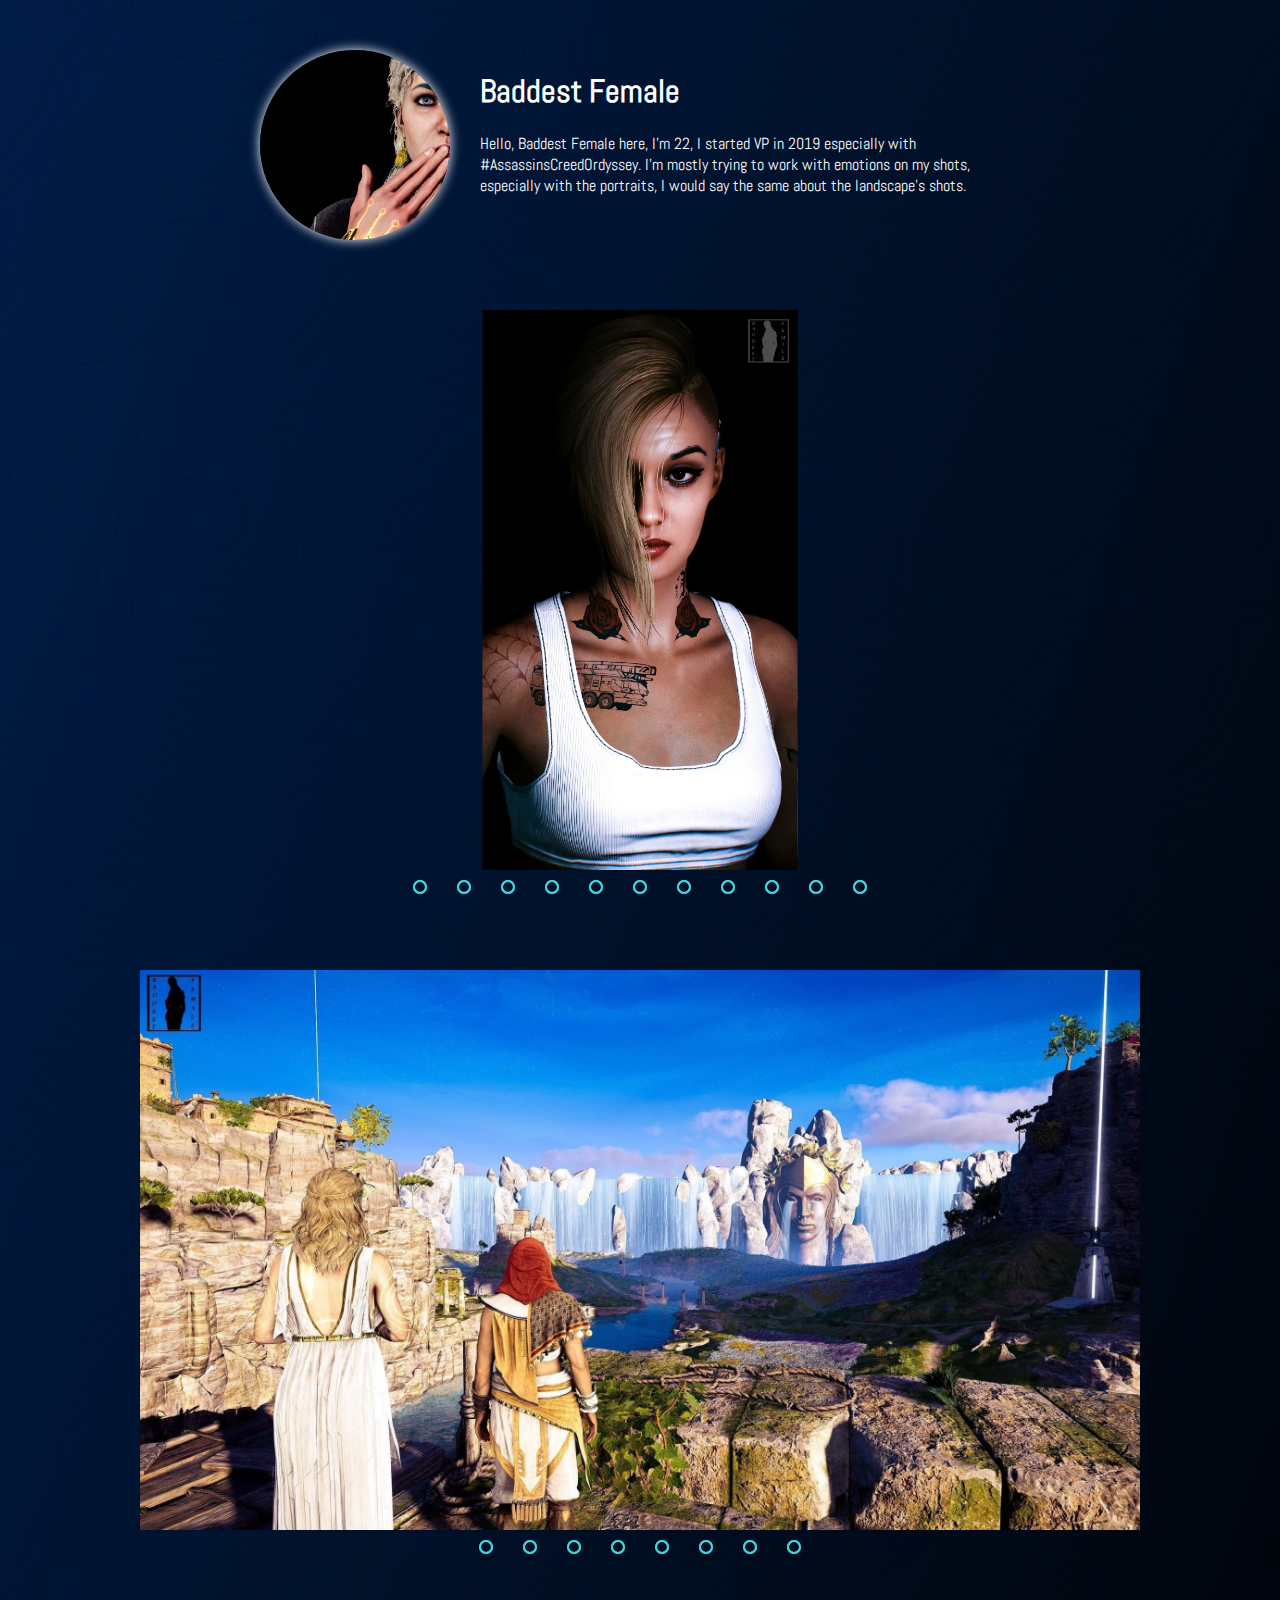
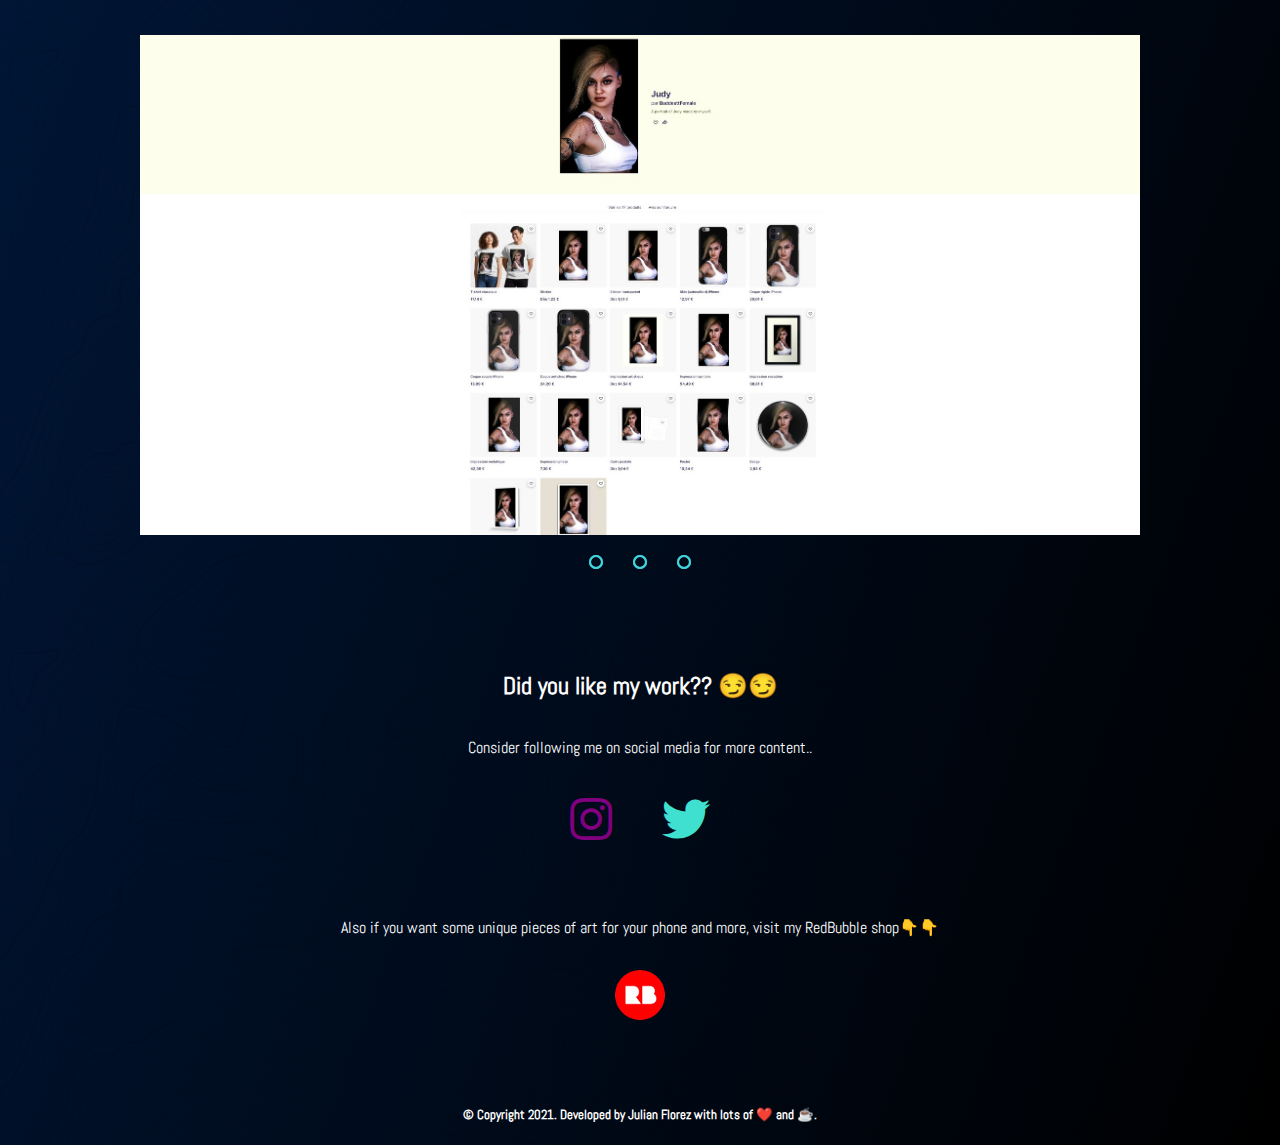
==== baddest.html @ 73b42277 "Update baddest.html" ====
<!DOCTYPE html>
<html lang="en">
<head>
    <!-- Global site tag (gtag.js) - Google Analytics -->
        <script async src="https://www.googletagmanager.com/gtag/js?id=G-K502B2K05Y"></script>
        <script>
          window.dataLayer = window.dataLayer || [];
          function gtag(){dataLayer.push(arguments);}
          gtag('js', new Date());

          gtag('config', 'G-K502B2K05Y');
        </script>
    <meta charset="UTF-8">
    <meta http-equiv="X-UA-Compatible" content="IE=edge">
    <meta name="viewport" content="width=device-width, initial-scale=1.0">
    
    <link rel="preconnect" href="https://fonts.gstatic.com">
    <link href="https://fonts.googleapis.com/css2?family=Abel&display=swap" rel="stylesheet">
    <link rel="stylesheet" href="css/all.min.css">
    <link rel="stylesheet" href="css/stylesb.css">
    <title>Baddest female</title>
</head>
<body>
    <div class="wrapper">

        <div class="top-card">
            <img src="/assets/images/baddest_2.jpg" alt="baddest-profile-picture">
            <h1>Baddest Female</h1>
            <p>Hello, Baddest Female here, I'm 22, I started VP in 2019 especially with #AssassinsCreedOrdyssey. I'm mostly trying to work  with emotions on my shots, especially with the portraits, I would say the same about the landscape's shots.</p>
        </div>
        
        <!-- img slider start -->
        <div class="slider0">
            <div class="slides">
                
                <!-- radio buttons start -->
                <input type="radio" name="radio-btn" id="radio0-1">
                <input type="radio" name="radio-btn" id="radio0-2">
                <input type="radio" name="radio-btn" id="radio0-3">
                <input type="radio" name="radio-btn" id="radio0-4">
                <input type="radio" name="radio-btn" id="radio0-5">
                <input type="radio" name="radio-btn" id="radio0-6">
                <input type="radio" name="radio-btn" id="radio0-7">
                <input type="radio" name="radio-btn" id="radio0-8">
                <input type="radio" name="radio-btn" id="radio0-9">
                <input type="radio" name="radio-btn" id="radio0-10">
                <input type="radio" name="radio-btn" id="radio0-11">
                <!-- radio buttons end -->

                <!-- slide images start -->
                <div class="slide first0">
                    <a target="_blank" href="https://twitter.com/BaddestFemal_">
                        <img src="/assets/images/cbp_7.webp" alt=""> 
                    </a>
                </div>
                <div class="slide">
                    <a target="_blank" href="https://twitter.com/BaddestFemal_">
                        <img src="/assets/images/cbp_8.webp" alt=""> 
                    </a>
                </div>
                <div class="slide">
                    <a target="_blank" href="https://twitter.com/BaddestFemal_"><img src="/assets/images/cbp_1.webp" alt=""></a>
                </div>                
                <div class="slide">
                    <a target="_blank" href="https://twitter.com/BaddestFemal_"><img src="/assets/images/ody_1.webp" alt=""></a>
                </div>
                <div class="slide">
                    <a target="_blank" href="https://twitter.com/BaddestFemal_"><img src="/assets/images/ody_2.webp" alt=""></a>
                </div>
                <div class="slide">
                    <a target="_blank" href="https://twitter.com/BaddestFemal_"><img src="/assets/images/val_1(1).webp" alt=""></a>
                </div>
                <div class="slide">
                    <a target="_blank" href="https://twitter.com/BaddestFemal_"><img src="/assets/images/val_2(1).webp" alt=""></a>
                </div>
                <div class="slide">
                    <a target="_blank" href="https://twitter.com/BaddestFemal_"><img src="/assets/images/rev_1.webp" alt=""></a>
                </div>
                <div class="slide">
                    <a target="_blank" href="https://twitter.com/BaddestFemal_"><img src="/assets/images/rev_2.webp" alt=""></a>
                </div>
                <div class="slide">
                    <a target="_blank" href="https://twitter.com/BaddestFemal_"><img src="/assets/images/rev_3.webp" alt=""></a>
                </div>
                <div class="slide">
                    <a target="_blank" href="https://twitter.com/BaddestFemal_"><img src="/assets/images/rev_4.webp" alt=""></a>
                </div>          
                <!-- slide images end -->

                <!-- automatic navigation start -->
                <div class="navigation-auto"> 
                    <!-- solo funciona el marcado de los botones si el navigation-auto está dentro de slides -->
                    <div class="auto-btn1"></div>
                    <div class="auto-btn2"></div>
                    <div class="auto-btn3"></div>
                    <div class="auto-btn4"></div>
                    <div class="auto-btn5"></div>
                    <div class="auto-btn6"></div>
                    <div class="auto-btn7"></div>
                    <div class="auto-btn8"></div>
                    <div class="auto-btn9"></div>
                    <div class="auto-btn10"></div>
                    <div class="auto-btn11"></div>
                </div>
                <!-- automatic navigation end -->

                
                <!-- manual navigation start -->
                <div class="navigation-manual">
                    <label for="radio0-1" class="manual-btn"></label>
                    <label for="radio0-2" class="manual-btn"></label>
                    <label for="radio0-3" class="manual-btn"></label>
                    <label for="radio0-4" class="manual-btn"></label>
                    <label for="radio0-5" class="manual-btn"></label>
                    <label for="radio0-6" class="manual-btn"></label>
                    <label for="radio0-7" class="manual-btn"></label>
                    <label for="radio0-8" class="manual-btn"></label>
                    <label for="radio0-9" class="manual-btn"></label>
                    <label for="radio0-10" class="manual-btn"></label>     
                    <label for="radio0-11" class="manual-btn"></label>                         
                </div>
                <!-- manual navigation end -->
            </div>
        </div> 
        <!-- img slider end -->
        
        
        
        <!-- ----------------------------------------- Second gallery ------------------------------------------------------ -->
        <!-- ----------------------------------------- Second gallery ------------------------------------------------------ -->
        <!-- ----------------------------------------- Second gallery ------------------------------------------------------ -->
        <!-- ----------------------------------------- Second gallery ------------------------------------------------------ -->

         <!-- img slider start -->
         <div class="slider1">
            <div class="slides">
                
                <!-- radio buttons start -->
                <input type="radio" name="radio-btn" id="radio1-1">
                <input type="radio" name="radio-btn" id="radio1-2">
                <input type="radio" name="radio-btn" id="radio1-3">
                <input type="radio" name="radio-btn" id="radio1-4">
                <input type="radio" name="radio-btn" id="radio1-5">
                <input type="radio" name="radio-btn" id="radio1-6">
                <input type="radio" name="radio-btn" id="radio1-7">
                <input type="radio" name="radio-btn" id="radio1-8">
             
                <!-- radio buttons end -->

                <!-- slide images start -->
                <div class="slide first1">
                    <a target="_blank" href="https://www.instagram.com/baddestfemale__/"><img src="/assets/images/2.webp" alt=""></a>
                </div>
                <div class="slide">
                    <a target="_blank" href="https://www.instagram.com/baddestfemale__/"><img src="/assets/images/3.webp" alt=""></a>
                </div>
                <div class="slide">
                    <a target="_blank" href="https://www.instagram.com/baddestfemale__/"><img src="/assets/images/6.webp" alt=""></a>
                </div>
                <div class="slide">
                    <a target="_blank" href="https://www.instagram.com/baddestfemale__/"><img src="/assets/images/8.webp" alt=""></a>
                </div>    
                <div class="slide">
                    <a target="_blank" href="https://www.instagram.com/baddestfemale__/"><img src="/assets/images/cbp_3.webp" alt=""></a>
                </div>
                <div class="slide">
                    <a target="_blank" href="https://www.instagram.com/baddestfemale__/"><img src="/assets/images/cbp_4.webp" alt=""></a>
                </div>
                <div class="slide">
                    <a target="_blank" href="https://www.instagram.com/baddestfemale__/"><img src="/assets/images/cbp_5.webp" alt=""></a>
                </div>
                <div class="slide">
                    <a target="_blank" href="https://www.instagram.com/baddestfemale__/"><img src="/assets/images/cbp_6.webp" alt=""></a>
                </div>
                <!-- slide images end -->

                <!-- automatic navigation start -->
                <div class="navigation-auto"> 
                    <!-- solo funciona el marcado de los botones si el navigation-auto está dentro de slides -->
                    <div class="auto-btn1"></div>
                    <div class="auto-btn2"></div>
                    <div class="auto-btn3"></div>
                    <div class="auto-btn4"></div>
                    <div class="auto-btn5"></div>
                    <div class="auto-btn6"></div>
                    <div class="auto-btn7"></div>
                    <div class="auto-btn8"></div>
                
                </div>
                <!-- automatic navigation end -->

                
                <!-- manual navigation start -->
                <div class="navigation-manual">
                    <label for="radio1-1" class="manual-btn"></label>
                    <label for="radio1-2" class="manual-btn"></label>
                    <label for="radio1-3" class="manual-btn"></label>
                    <label for="radio1-4" class="manual-btn"></label>
                    <label for="radio1-5" class="manual-btn"></label>
                    <label for="radio1-6" class="manual-btn"></label>
                    <label for="radio1-7" class="manual-btn"></label>
                    <label for="radio1-8" class="manual-btn"></label>
                                       
                </div>
                <!-- manual navigation end -->
            </div>
        </div> 
        <!-- img slider end -->


         
        
        <!-- ----------------------------------------- Third gallery ------------------------------------------------------ -->
        <!-- ----------------------------------------- Third gallery ------------------------------------------------------ -->
        <!-- ----------------------------------------- Third gallery ------------------------------------------------------ -->
        <!-- ----------------------------------------- Third gallery ------------------------------------------------------ -->

         <!-- img slider start -->
         <div class="slider2">
            <div class="slides">
                
                <!-- radio buttons start -->
                <input type="radio" name="radio-btn" id="radio2-1">
                <input type="radio" name="radio-btn" id="radio2-2">
                <input type="radio" name="radio-btn" id="radio2-3">
               
                <!-- radio buttons end -->

                <!-- slide images start -->
                <div class="slide first2"><a target="_blank" href="https://redbubble.com/en/people/BaddesttFemale/"><img src="/assets/images/redB1.jpg_large" alt=""></a></div>
                <div class="slide"><a target="_blank" href="https://redbubble.com/en/people/BaddesttFemale/"><img src="/assets/images/redB2.jpg_large" alt=""></a></div>
                <div class="slide"><a target="_blank" href="https://redbubble.com/en/people/BaddesttFemale/"><img src="/assets/images/redB3.jpg_large" alt=""></a></div>
                
                <!-- slide images end -->

                <!-- automatic navigation start -->
                <div class="navigation-auto"> 
                    <!-- solo funciona el marcado de los botones si el navigation-auto está dentro de slides -->
                    <div class="auto-btn1"></div>
                    <div class="auto-btn2"></div>
                    <div class="auto-btn3"></div>
                  
                
                </div>
                <!-- automatic navigation end -->

                
                <!-- manual navigation start -->
                <div class="navigation-manual">
                    <label for="radio2-1" class="manual-btn"></label>
                    <label for="radio2-2" class="manual-btn"></label>
                    <label for="radio2-3" class="manual-btn"></label>
                    
                                       
                </div>
                <!-- manual navigation end -->
            </div>
        </div> 
        <!-- img slider end -->

        <div class="footer">
            <h2>Did you like my work?? 😏😏</h2>
            <p>Consider following me on social media for more content.. </p>
            <ul>
                <li><a class="IG_link" target="_blank" href="https://www.instagram.com/baddestfemale__/"><i class="fab fa-instagram"></i></a></li>
                <li><a class="TW_link" target="_blank" href="https://twitter.com/BaddestFemal_"><i class="fab fa-twitter"></i></a></li>
                
            </ul>

            <p>Also if you want some unique pieces of art for your phone and more, visit my RedBubble shop👇👇</p>
            <ul>
                <li><a target="blank" href="https://redbubble.com/en/people/BaddesttFemale/"><img src="/assets/images/RedBubbleIcon.png" alt=""></a></li>
           </ul>

           <div class="copyright">
               <a target="_blank" href="https://github.com/juliflorezg"><h5> © Copyright 2021. Developed by Julian Florez with lots of ❤️ and ☕.</h5></a>
           </div>
        </div>


    </div>



<script>

    window.oncontextmenu = function(event){
        event.preventDefault()
        event.stopPropagation()
    }

</script>
</body>
</html>
---- css/stylesb.css ----
* {
    box-sizing: border-box;
  }


body{
    margin: 0;
    padding: 0;
   
    display: flex;
    flex-direction: column;
    justify-content: center;
    align-items: center;
    background-image: url(../assets/images/topography.svg),
    linear-gradient(110deg, #001d48, #000000); 
    color: white; 
    font-family: 'Abel', sans-serif;       
}

.wrapper{
    width: 100%;
    position: relative;
    overflow-y: visible;
    overflow-x: hidden;
    display: flex;
    flex-direction: column;
    align-items: center;
}



.top-card{
    /* background-color: #40D3DC; */
    width: 800px;
    height: 200px;
    padding: 20px;
    /* padding-top: 0; */
    margin: 30px;
    /* margin-top: 0; */
    justify-content: center;
    /* position: absolute; */
    top: 0;
}

.top-card img{
    float: left;
    margin-top: 0;
    margin-right: 30px;
    border-radius: 50%;
    width: 25%;

    box-shadow: 0px 0px 12px  white;

   
}

.slider0{
    width: 1000px;    
    height: 560px;
    border-radius: 10px;
    overflow-x: hidden;
    margin:50px 0 ;
    transform: translateX(0);
    overflow: visible;
}

.slider0 .slides{
    width: 500%;
    height: 560px;
    display: flex;
    /* transform: translateX(200px); */
    overflow: hidden;
}



.slides input{
    display: none;
}

.slide{
    width: 20%;
    transition: 1.5s;
}

.slider0 .slide img{
    width: 1000px;
    height: 560px;
    cursor: pointer;
}

/* CSS for manual navigation */

.slider0 .navigation-manual{
    position: absolute;
    width: 1000px;

    /* height: 500px; */

    margin-top: 570px;
    display: flex;
    justify-content: center;
    z-index: 10;

}

.manual-btn{
    border: 2px solid #40D3DC;
    padding: 5px;
    border-radius: 10px;
    cursor: pointer;
    transition: 1s;
}

.manual-btn:not(:last-child){
    margin-right: 30px;
}

.manual-btn:hover{
    background-color: #40D3DC;
}

/* CSS for auto navigation */

.slider0 .navigation-auto{
    position: absolute;
    display: flex;
    width: 1000px;
    justify-content: center;
    margin-top: 570px;
    
}

.navigation-auto div{
    border: 2px solid #40D3DC;
    padding: 5px;
    border-radius: 10px;
    transition: 1s;
}

.navigation-auto div:not(:last-child){
    margin-right: 30px;
}


#radio0-1:checked ~ .first0{    margin-left: 0%;     }    
#radio0-2:checked ~ .first0{    margin-left: -20%;   }
#radio0-3:checked ~ .first0{    margin-left: -40%;   }
#radio0-4:checked ~ .first0{    margin-left: -60%;   }
#radio0-5:checked ~ .first0{    margin-left: -80%;   }
#radio0-6:checked ~ .first0{    margin-left: -100%;   }
#radio0-7:checked ~ .first0{    margin-left: -120%;   }
#radio0-8:checked ~ .first0{    margin-left: -140%;   }
#radio0-9:checked ~ .first0{    margin-left: -160%;   }
#radio0-10:checked ~ .first0{    margin-left: -180%;   }
#radio0-11:checked ~ .first0{    margin-left: -200%;   }


#radio0-1:checked ~ .navigation-auto .auto-btn1{    background-color: #40D3DC;  }
#radio0-2:checked ~ .navigation-auto .auto-btn2{    background-color: #40D3DC;  }
#radio0-3:checked ~ .navigation-auto .auto-btn3{    background-color: #40D3DC;  }
#radio0-4:checked ~ .navigation-auto .auto-btn4{    background-color: #40D3DC;  }
#radio0-5:checked ~ .navigation-auto .auto-btn5{    background-color: #40D3DC;  }
#radio0-6:checked ~ .navigation-auto .auto-btn6{    background-color: #40D3DC;  }
#radio0-7:checked ~ .navigation-auto .auto-btn7{    background-color: #40D3DC;  }
#radio0-8:checked ~ .navigation-auto .auto-btn8{    background-color: #40D3DC;  }
#radio0-9:checked ~ .navigation-auto .auto-btn9{    background-color: #40D3DC;  }
#radio0-10:checked ~ .navigation-auto .auto-btn10{    background-color: #40D3DC;  }
#radio0-11:checked ~ .navigation-auto .auto-btn11{    background-color: #40D3DC;  }


/* .first0{    transform: translateX(-100%);     } */


/* ******************************************************* SECOND GALLERY ***************************************************** */
/* ******************************************************* SECOND GALLERY ***************************************************** */
/* ******************************************************* SECOND GALLERY ***************************************************** */

.slider1{
    width: 1000px;    
    height: 600px;
    /* border-radius: 10px; */
    overflow-x: hidden;
    margin-top: 50px;
    margin-bottom: 15px;
    transform: translateX(0);
    
}

.slider1 .slides{
    width: 500%;
    height: 560px;
    display: flex;
    
    /* transform: translateX(200px); */
}


.slider1 .slide img{
    width: 1000px;
    height: 560px;
    cursor: pointer;
}

/* CSS for manual navigation */

.slider1 .slides .navigation-manual{
    position: absolute;
    width: 1000px;
    /* height: 500px; */
    margin-top: 570px;
    display: flex;
    justify-content: center;
    z-index: 10;
}

/* CSS for auto navigation */

.slider1 .navigation-auto{
    position: absolute;
    display: flex;
    width: 1000px;
    justify-content: center;
    margin-top: 570px;
    z-index: 5;
    
}




#radio1-1:checked ~ .first1{    margin-left: 0%;     }    
#radio1-2:checked ~ .first1{    margin-left: -20%;   }
#radio1-3:checked ~ .first1{    margin-left: -40%;   }
#radio1-4:checked ~ .first1{    margin-left: -60%;   }
#radio1-5:checked ~ .first1{    margin-left: -80%;   }
#radio1-6:checked ~ .first1{    margin-left: -100%;   }
#radio1-7:checked ~ .first1{    margin-left: -120%;   }
#radio1-8:checked ~ .first1{    margin-left: -140%;   }



#radio1-1:checked ~ .navigation-auto .auto-btn1{    background-color: #40D3DC;  }
#radio1-2:checked ~ .navigation-auto .auto-btn2{    background-color: #40D3DC;  }
#radio1-3:checked ~ .navigation-auto .auto-btn3{    background-color: #40D3DC;  }
#radio1-4:checked ~ .navigation-auto .auto-btn4{    background-color: #40D3DC;  }
#radio1-5:checked ~ .navigation-auto .auto-btn5{    background-color: #40D3DC;  }
#radio1-6:checked ~ .navigation-auto .auto-btn6{    background-color: #40D3DC;  }
#radio1-7:checked ~ .navigation-auto .auto-btn7{    background-color: #40D3DC;  }
#radio1-8:checked ~ .navigation-auto .auto-btn8 {    background-color: #40D3DC;  }



/* ******************************************************* THIRD GALLERY ***************************************************** */
/* ******************************************************* THIRD GALLERY ***************************************************** */
/* ******************************************************* THIRD GALLERY ***************************************************** */

.slider2{
    width: 1000px;    
    height:550px;
    /* border-radius: 10px; */
    overflow-x: hidden;
    margin-top: 50px;
    margin-bottom: 15px;
    transform: translateX(0);
    
}

.slider2 .slides{
    width: 500%;
    height: 500px;
    display: flex;
    
    /* transform: translateX(200px); */
}


.slider2 .slide img{
    width: 1000px;
    height: 500px;
    cursor: pointer;
}

/* CSS for manual navigation */

.slider2 .slides .navigation-manual{
    position: absolute;
    width: 1000px;
    /* height: 500px; */
    margin-top: 520px;
    display: flex;
    justify-content: center;
    z-index: 10;
}

/* CSS for auto navigation */

.slider2 .navigation-auto{
    position: absolute;
    display: flex;
    width: 1000px;
    justify-content: center;
    margin-top: 520px;
    z-index: 5;
    
}




#radio2-1:checked ~ .first2{    margin-left: 0%;     }    
#radio2-2:checked ~ .first2{    margin-left: -20%;   }
#radio2-3:checked ~ .first2{    margin-left: -40%;   }


#radio2-1:checked ~ .navigation-auto .auto-btn1{    background-color: #40D3DC;  }
#radio2-2:checked ~ .navigation-auto .auto-btn2{    background-color: #40D3DC;  }
#radio2-3:checked ~ .navigation-auto .auto-btn3{    background-color: #40D3DC;  }




/* ******************************************************** FOOTER ************************************************************ */
/* ******************************************************** FOOTER ************************************************************ */
/* ******************************************************** FOOTER ************************************************************ */

.footer{
    margin-top: 50px ;
    width: 100%;
    min-height: 200px;
    /* background-color: rgb(45, 0, 118); */
    display: flex;
    flex-direction: column;
    align-items: center;
}

ul{
    margin-bottom: 50px;
    margin-right: 40px;
   
    bottom:50px;
    display: flex;
    
}

li{
    list-style: none; 
    margin:0 25px; /*space between the icons*/
    font-size: 3rem;
    transition: 0.7s;
    color: turquoise
}

li:hover{
    transform: scale(150%);
}

a{
    text-decoration: none;
}

.IG_link{
    text-decoration: none;
    color: purple;
}
.TW_link{
    text-decoration: none;
    color: turquoise;
}

.copyright{
    width: 100%;
    /* background-color: teal; */
    text-align: center; 
   
}


.copyright h5{
    transition: 0.4s;
}
.copyright h5:hover{
transform: scale(110%);
}

.copyright a{
    text-decoration: none;
    color: white;
   
}



/* ******************************************************* MOBILE STYLES ***************************************************** */
/* ******************************************************* MOBILE STYLES ***************************************************** */
/* ******************************************************* MOBILE STYLES ***************************************************** */



@media screen and (min-width:300px) and (max-width:500px) {
    

.wrapper{
    width: 100%;
    height: auto;
    position: relative;
    overflow-y: visible;
    overflow-x: hidden;
    display: flex;
    flex-direction: column;
    align-items: center;
}



.top-card{
    display: flex;
    flex-direction: column;
    justify-content: center;
    align-items: center;
    /* background-color: #40D3DC; */
    width: 100%;
    height: auto;
    padding: 20px;
    /* padding-top: 0; */
    margin: 30px;
    /* margin-top: 0; */
    /* position: absolute; */
    top: 0;
}

.top-card img{ 
    margin: 20px;
    border-radius: 50%;
    width: 40%;
    box-shadow: 0px 0px 12px  white;  
}

/* CSS for manual navigation */

.manual-btn:not(:last-child){
    margin-right: 20px;
}


/* CSS for auto navigation */


.navigation-auto div:not(:last-child){
    margin-right: 20px;
}



/* ******************************************************* SECOND GALLERY ***************************************************** */
/* ******************************************************* SECOND GALLERY ***************************************************** */
/* ******************************************************* SECOND GALLERY ***************************************************** */

.slider1{
    width: 375px;    
    height: 250px;
    /* border-radius: 10px; */
    overflow-x: hidden;
    margin-top: 100px;
    margin-bottom: 50px;
    transform: translateX(0);
    
}

.slider1 .slides{
    width: 500%;
    height: 200px;
    display: flex;
    
    /* transform: translateX(200px); */
}


.slider1 .slide img{
    width: 375px;
    height: 200px;
    cursor: grab;
}

/* CSS for manual navigation */

.slider1 .slides .navigation-manual{
    position: absolute;
    width: 390px;
    /* height: 500px; */
    margin-top: 220px;
    margin-bottom: 30px;
    display: flex;
    justify-content: center;
    z-index: 10;
}

/* CSS for auto navigation */

.slider1 .navigation-auto{
    position: absolute;
    display: flex;
    width: 390px;
    justify-content: center;
    margin-top: 220px;
    margin-bottom: 30px;
    z-index: 5;
    
}




/* ******************************************************* THIRD GALLERY ***************************************************** */
/* ******************************************************* THIRD GALLERY ***************************************************** */
/* ******************************************************* THIRD GALLERY ***************************************************** */

.slider2{
    width: 375px;    
    height:250px;
    /* border-radius: 10px; */
    overflow-x: hidden;
    margin-top: 50px;
    margin-bottom: 15px;
    transform: translateX(0);
    
}

.slider2 .slides{
    width: 500%;
    height: 200px;
    display: flex;
    
    /* transform: translateX(200px); */
}


.slider2 .slide img{
    width: 375px;
    height: 200px;
    cursor: pointer;
}

/* CSS for manual navigation */

.slider2 .slides .navigation-manual{
    position: absolute;
    width: 390px;
    /* height: 500px; */
    margin-top: 220px;
    margin-bottom: 30px;
    display: flex;
    justify-content: center;
    z-index: 10;
}

/* CSS for auto navigation */

.slider2 .navigation-auto{
    position: absolute;
    display: flex;
    width: 390px;
    justify-content: center;
    margin-top: 220px;
    margin-bottom: 30px;
    z-index: 5;
    
}
}


/* ******************************************************* MEDIUM SIZE STYLES ***************************************************** */
/* ******************************************************* MEDIUM SIZE STYLES ***************************************************** */
/* ******************************************************* MEDIUM SIZE STYLES ***************************************************** */



@media screen and (min-width:501px) and (max-width:1000px) {
    

    .wrapper{
        width: 100%;
        height: auto;
        position: relative;
        overflow-y: visible;
        overflow-x: hidden;
        display: flex;
        flex-direction: column;
        align-items: center;
    }
    
    
    
    .top-card{
        display: flex;
        flex-direction: column;
        justify-content: center;
        align-items: center;
        /* background-color: #40D3DC; */
        width: 100%;
        height: auto;
        padding: 20px 50px;
        /* padding-top: 0; */
        margin: 30px;
        /* margin-top: 0; */
        /* position: absolute; */
        top: 0;
    }
    
    .top-card img{ 
        margin: 20px;
        border-radius: 50%;
        width: 30%;
        box-shadow: 0px 0px 12px  white;  
    }
    
    .slider0 .navigation-manual{
        position: absolute;
        width: 1000px;
    
        /* height: 500px; */
    
        margin-top: 580px;
        display: flex;
        justify-content: center;
        z-index: 10;
    
    }


    /* CSS for manual navigation */

    .slider0 .navigation-auto{
        position: absolute;
        display: flex;
        width: 1000px;
        justify-content: center;
        margin-top: 580px;        
    }
    
    .manual-btn{
        border: 2px solid #40D3DC;
        padding: 7px;
        border-radius: 15px;
        cursor: pointer;
        transition: 1s;
    }
    
   
    .manual-btn:not(:last-child){
        margin-right: 30px;
    }
    
    
    /* CSS for auto navigation */
    
    .navigation-auto div{
        border: 2px solid #40D3DC;
        padding: 7px;
        border-radius: 15px;
        transition: 1s;
    }
    
    .navigation-auto div:not(:last-child){
        margin-right: 30px;
    }
    
    
    
    /* ******************************************************* SECOND GALLERY ***************************************************** */
    /* ******************************************************* SECOND GALLERY ***************************************************** */
    /* ******************************************************* SECOND GALLERY ***************************************************** */
    
    .slider1{
        width: 600px;    
        height: 420px;
        /* border-radius: 10px; */
        overflow-x: hidden;
        margin-top: 100px;
        margin-bottom: 50px;
        transform: translateX(0);
        
    }
    
    .slider1 .slides{
        width: 500%;
        height: 300px;
        display: flex;
        
        /* transform: translateX(200px); */
    }
    
    
    .slider1 .slide img{
        width: 600px;
        height: 350px;
        cursor: pointer;
    }
    
    /* CSS for manual navigation */
    
    .slider1 .slides .navigation-manual{
        position: absolute;
        width: 600px;
        /* height: 500px; */
        margin-top: 380px;
        margin-bottom: 30px;
        display: flex;
        justify-content: center;
        z-index: 10;
    }
    
    /* CSS for auto navigation */
    
    .slider1 .navigation-auto{
        position: absolute;
        display: flex;
        width: 600px;
        justify-content: center;
        margin-top: 380px;
        margin-bottom: 30px;
        z-index: 5;
        
    }
    
    
    
    
    /* ***************************************************** THIRD GALLERY ***************************************************** */
    /* ***************************************************** THIRD GALLERY ***************************************************** */
    /* ***************************************************** THIRD GALLERY ***************************************************** */
    
    .slider2{
        width: 375px;    
        height:250px;
        /* border-radius: 10px; */
        overflow-x: hidden;
        margin-top: 50px;
        margin-bottom: 15px;
        transform: translateX(0);
        
    }
    
    .slider2 .slides{
        width: 500%;
        height: 200px;
        display: flex;
        
        /* transform: translateX(200px); */
    }
    
    
    .slider2 .slide img{
        width: 375px;
        height: 200px;
        cursor: pointer;
    }
    
    /* CSS for manual navigation */
    
    .slider2 .slides .navigation-manual{
        position: absolute;
        width: 390px;
        /* height: 500px; */
        margin-top: 220px;
        margin-bottom: 30px;
        display: flex;
        justify-content: center;
        z-index: 10;
    }
    
    /* CSS for auto navigation */
    
    .slider2 .navigation-auto{
        position: absolute;
        display: flex;
        width: 390px;
        justify-content: center;
        margin-top: 220px;
        margin-bottom: 30px;
        z-index: 5;
        
    }
    }
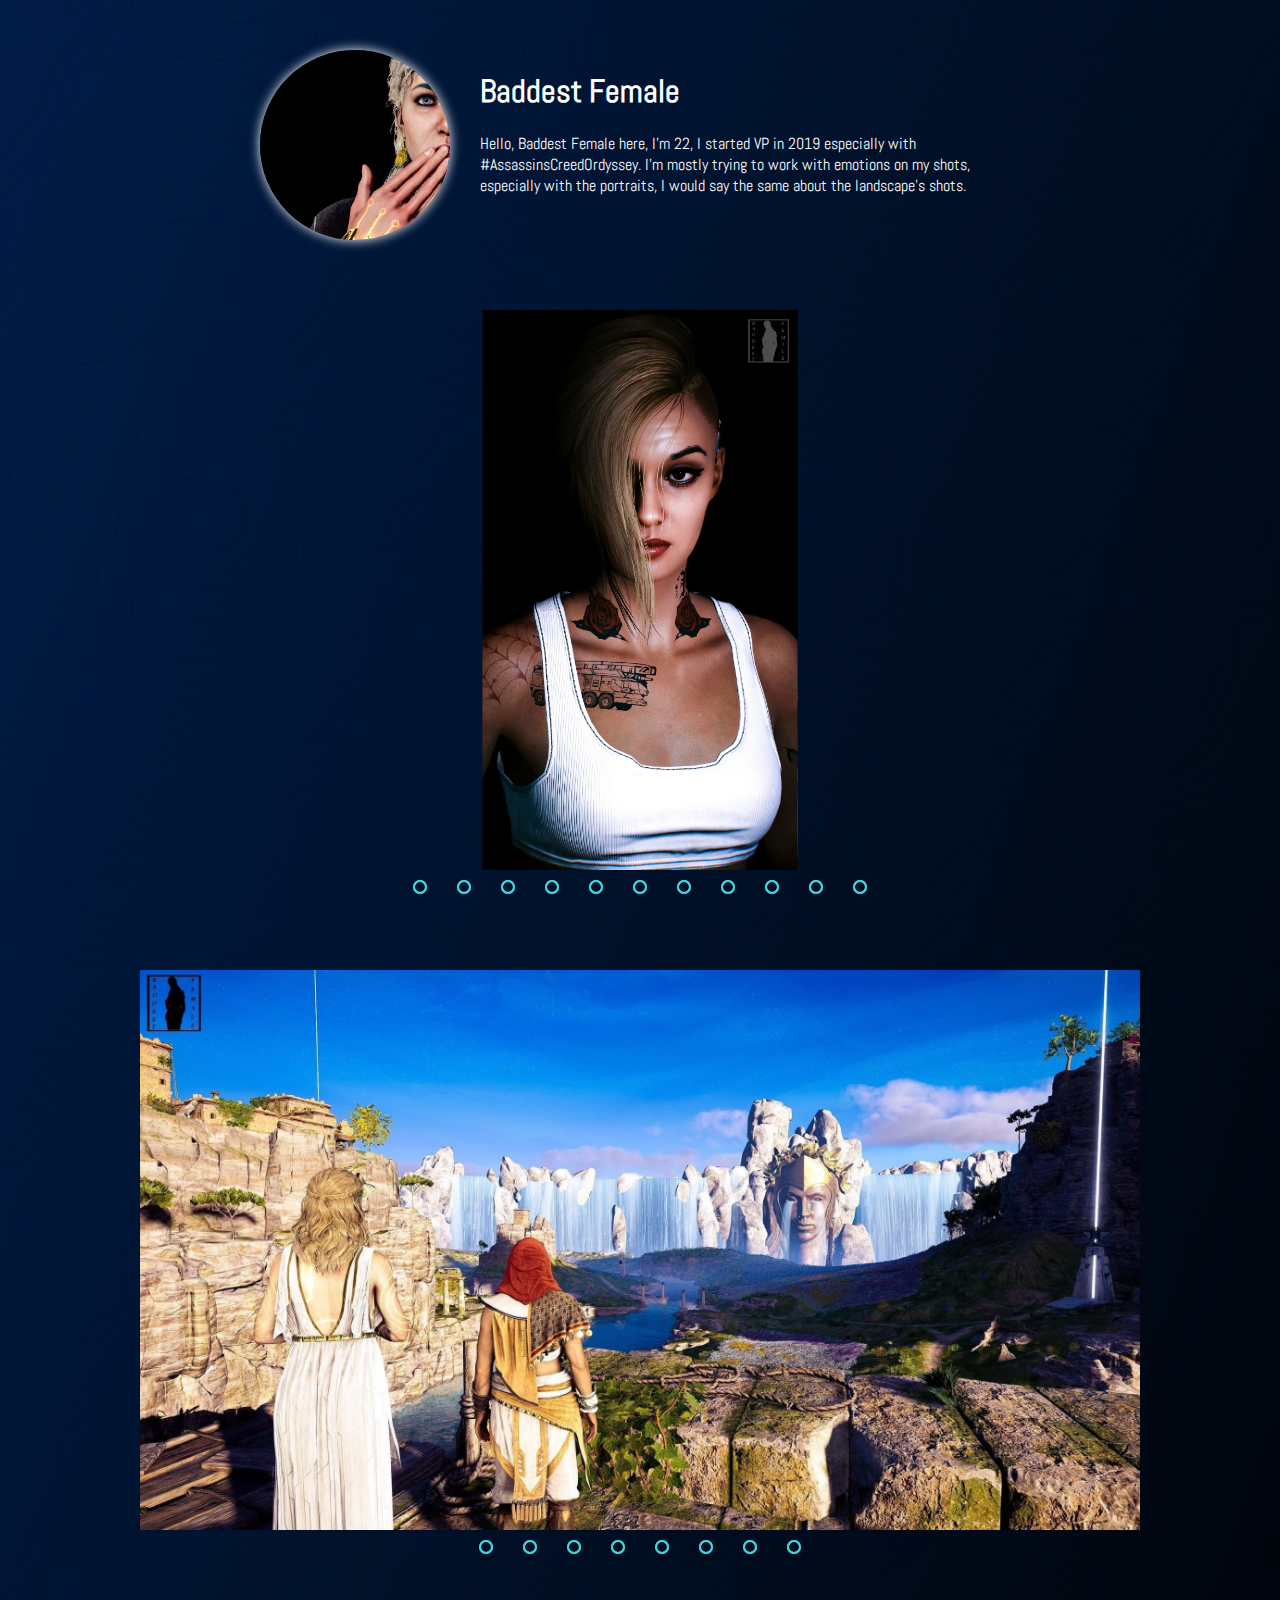
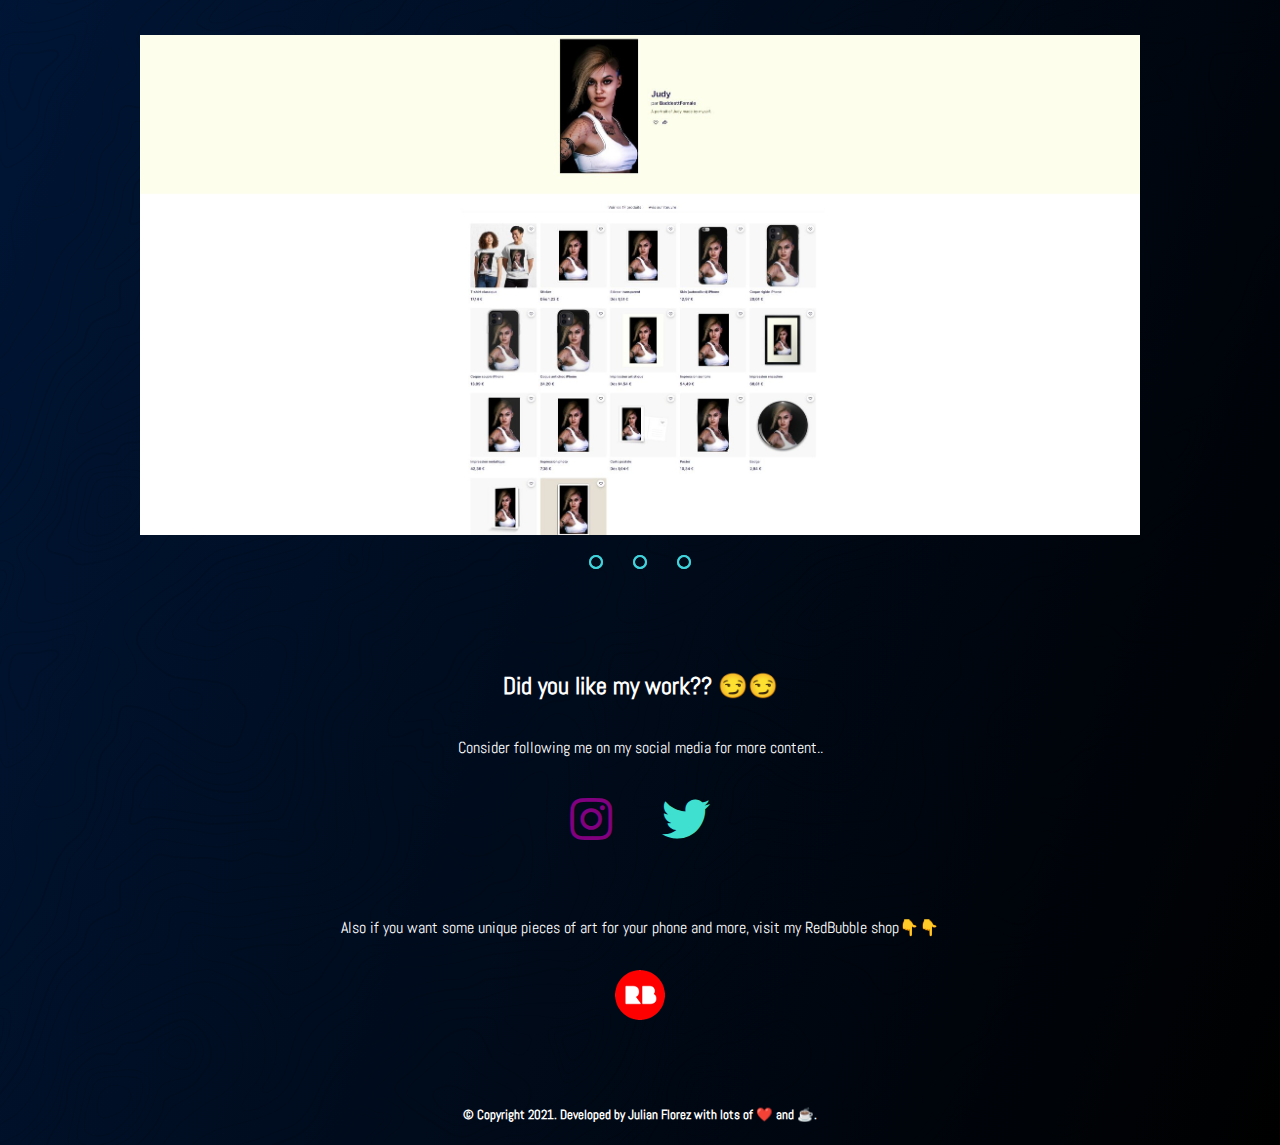
==== commit e7e1e08c: "Update baddest.html" ====
--- a/baddest.html
+++ b/baddest.html
@@ -24,7 +24,7 @@
     <div class="wrapper">
 
         <div class="top-card">
-            <img src="/assets/images/baddest_2.jpg" alt="baddest-profile-picture">
+            <img src="./assets/images/baddest_2.jpg" alt="baddest-profile-picture">
             <h1>Baddest Female</h1>
             <p>Hello, Baddest Female here, I'm 22, I started VP in 2019 especially with #AssassinsCreedOrdyssey. I'm mostly trying to work  with emotions on my shots, especially with the portraits, I would say the same about the landscape's shots.</p>
         </div>
@@ -50,40 +50,40 @@
                 <!-- slide images start -->
                 <div class="slide first0">
                     <a target="_blank" href="https://twitter.com/BaddestFemal_">
-                        <img src="/assets/images/cbp_7.webp" alt=""> 
+                        <img src="./assets/images/cbp_7.webp" alt=""> 
                     </a>
                 </div>
                 <div class="slide">
                     <a target="_blank" href="https://twitter.com/BaddestFemal_">
-                        <img src="/assets/images/cbp_8.webp" alt=""> 
+                        <img src="./assets/images/cbp_8.webp" alt=""> 
                     </a>
                 </div>
                 <div class="slide">
-                    <a target="_blank" href="https://twitter.com/BaddestFemal_"><img src="/assets/images/cbp_1.webp" alt=""></a>
+                    <a target="_blank" href="https://twitter.com/BaddestFemal_"><img src="./assets/images/cbp_1.webp" alt=""></a>
                 </div>                
                 <div class="slide">
-                    <a target="_blank" href="https://twitter.com/BaddestFemal_"><img src="/assets/images/ody_1.webp" alt=""></a>
-                </div>
-                <div class="slide">
-                    <a target="_blank" href="https://twitter.com/BaddestFemal_"><img src="/assets/images/ody_2.webp" alt=""></a>
-                </div>
-                <div class="slide">
-                    <a target="_blank" href="https://twitter.com/BaddestFemal_"><img src="/assets/images/val_1(1).webp" alt=""></a>
-                </div>
-                <div class="slide">
-                    <a target="_blank" href="https://twitter.com/BaddestFemal_"><img src="/assets/images/val_2(1).webp" alt=""></a>
-                </div>
-                <div class="slide">
-                    <a target="_blank" href="https://twitter.com/BaddestFemal_"><img src="/assets/images/rev_1.webp" alt=""></a>
-                </div>
-                <div class="slide">
-                    <a target="_blank" href="https://twitter.com/BaddestFemal_"><img src="/assets/images/rev_2.webp" alt=""></a>
-                </div>
-                <div class="slide">
-                    <a target="_blank" href="https://twitter.com/BaddestFemal_"><img src="/assets/images/rev_3.webp" alt=""></a>
-                </div>
-                <div class="slide">
-                    <a target="_blank" href="https://twitter.com/BaddestFemal_"><img src="/assets/images/rev_4.webp" alt=""></a>
+                    <a target="_blank" href="https://twitter.com/BaddestFemal_"><img src="./assets/images/ody_1.webp" alt=""></a>
+                </div>
+                <div class="slide">
+                    <a target="_blank" href="https://twitter.com/BaddestFemal_"><img src="./assets/images/ody_2.webp" alt=""></a>
+                </div>
+                <div class="slide">
+                    <a target="_blank" href="https://twitter.com/BaddestFemal_"><img src="./assets/images/val_1(1).webp" alt=""></a>
+                </div>
+                <div class="slide">
+                    <a target="_blank" href="https://twitter.com/BaddestFemal_"><img src="./assets/images/val_2(1).webp" alt=""></a>
+                </div>
+                <div class="slide">
+                    <a target="_blank" href="https://twitter.com/BaddestFemal_"><img src="./assets/images/rev_1.webp" alt=""></a>
+                </div>
+                <div class="slide">
+                    <a target="_blank" href="https://twitter.com/BaddestFemal_"><img src="./assets/images/rev_2.webp" alt=""></a>
+                </div>
+                <div class="slide">
+                    <a target="_blank" href="https://twitter.com/BaddestFemal_"><img src="./assets/images/rev_3.webp" alt=""></a>
+                </div>
+                <div class="slide">
+                    <a target="_blank" href="https://twitter.com/BaddestFemal_"><img src="./assets/images/rev_4.webp" alt=""></a>
                 </div>          
                 <!-- slide images end -->
 
@@ -149,28 +149,28 @@
 
                 <!-- slide images start -->
                 <div class="slide first1">
-                    <a target="_blank" href="https://www.instagram.com/baddestfemale__/"><img src="/assets/images/2.webp" alt=""></a>
-                </div>
-                <div class="slide">
-                    <a target="_blank" href="https://www.instagram.com/baddestfemale__/"><img src="/assets/images/3.webp" alt=""></a>
-                </div>
-                <div class="slide">
-                    <a target="_blank" href="https://www.instagram.com/baddestfemale__/"><img src="/assets/images/6.webp" alt=""></a>
-                </div>
-                <div class="slide">
-                    <a target="_blank" href="https://www.instagram.com/baddestfemale__/"><img src="/assets/images/8.webp" alt=""></a>
+                    <a target="_blank" href="https://www.instagram.com/baddestfemale__/"><img src="./assets/images/2.webp" alt=""></a>
+                </div>
+                <div class="slide">
+                    <a target="_blank" href="https://www.instagram.com/baddestfemale__/"><img src="./assets/images/3.webp" alt=""></a>
+                </div>
+                <div class="slide">
+                    <a target="_blank" href="https://www.instagram.com/baddestfemale__/"><img src="./assets/images/6.webp" alt=""></a>
+                </div>
+                <div class="slide">
+                    <a target="_blank" href="https://www.instagram.com/baddestfemale__/"><img src="./assets/images/8.webp" alt=""></a>
                 </div>    
                 <div class="slide">
-                    <a target="_blank" href="https://www.instagram.com/baddestfemale__/"><img src="/assets/images/cbp_3.webp" alt=""></a>
-                </div>
-                <div class="slide">
-                    <a target="_blank" href="https://www.instagram.com/baddestfemale__/"><img src="/assets/images/cbp_4.webp" alt=""></a>
-                </div>
-                <div class="slide">
-                    <a target="_blank" href="https://www.instagram.com/baddestfemale__/"><img src="/assets/images/cbp_5.webp" alt=""></a>
-                </div>
-                <div class="slide">
-                    <a target="_blank" href="https://www.instagram.com/baddestfemale__/"><img src="/assets/images/cbp_6.webp" alt=""></a>
+                    <a target="_blank" href="https://www.instagram.com/baddestfemale__/"><img src="./assets/images/cbp_3.webp" alt=""></a>
+                </div>
+                <div class="slide">
+                    <a target="_blank" href="https://www.instagram.com/baddestfemale__/"><img src="./assets/images/cbp_4.webp" alt=""></a>
+                </div>
+                <div class="slide">
+                    <a target="_blank" href="https://www.instagram.com/baddestfemale__/"><img src="./assets/images/cbp_5.webp" alt=""></a>
+                </div>
+                <div class="slide">
+                    <a target="_blank" href="https://www.instagram.com/baddestfemale__/"><img src="./assets/images/cbp_6.webp" alt=""></a>
                 </div>
                 <!-- slide images end -->
 
@@ -227,9 +227,9 @@
                 <!-- radio buttons end -->
 
                 <!-- slide images start -->
-                <div class="slide first2"><a target="_blank" href="https://redbubble.com/en/people/BaddesttFemale/"><img src="/assets/images/redB1.jpg_large" alt=""></a></div>
-                <div class="slide"><a target="_blank" href="https://redbubble.com/en/people/BaddesttFemale/"><img src="/assets/images/redB2.jpg_large" alt=""></a></div>
-                <div class="slide"><a target="_blank" href="https://redbubble.com/en/people/BaddesttFemale/"><img src="/assets/images/redB3.jpg_large" alt=""></a></div>
+                <div class="slide first2"><a target="_blank" href="https://redbubble.com/en/people/BaddesttFemale/"><img src="./assets/images/redB1.jpg_large" alt=""></a></div>
+                <div class="slide"><a target="_blank" href="https://redbubble.com/en/people/BaddesttFemale/"><img src="./assets/images/redB2.jpg_large" alt=""></a></div>
+                <div class="slide"><a target="_blank" href="https://redbubble.com/en/people/BaddesttFemale/"><img src="./assets/images/redB3.jpg_large" alt=""></a></div>
                 
                 <!-- slide images end -->
 
@@ -260,7 +260,7 @@
 
         <div class="footer">
             <h2>Did you like my work?? 😏😏</h2>
-            <p>Consider following me on social media for more content.. </p>
+            <p>Consider following me on my social media for more content.. </p>
             <ul>
                 <li><a class="IG_link" target="_blank" href="https://www.instagram.com/baddestfemale__/"><i class="fab fa-instagram"></i></a></li>
                 <li><a class="TW_link" target="_blank" href="https://twitter.com/BaddestFemal_"><i class="fab fa-twitter"></i></a></li>
@@ -269,7 +269,7 @@
 
             <p>Also if you want some unique pieces of art for your phone and more, visit my RedBubble shop👇👇</p>
             <ul>
-                <li><a target="blank" href="https://redbubble.com/en/people/BaddesttFemale/"><img src="/assets/images/RedBubbleIcon.png" alt=""></a></li>
+                <li><a target="blank" href="https://redbubble.com/en/people/BaddesttFemale/"><img src="./assets/images/RedBubbleIcon.png" alt=""></a></li>
            </ul>
 
            <div class="copyright">
